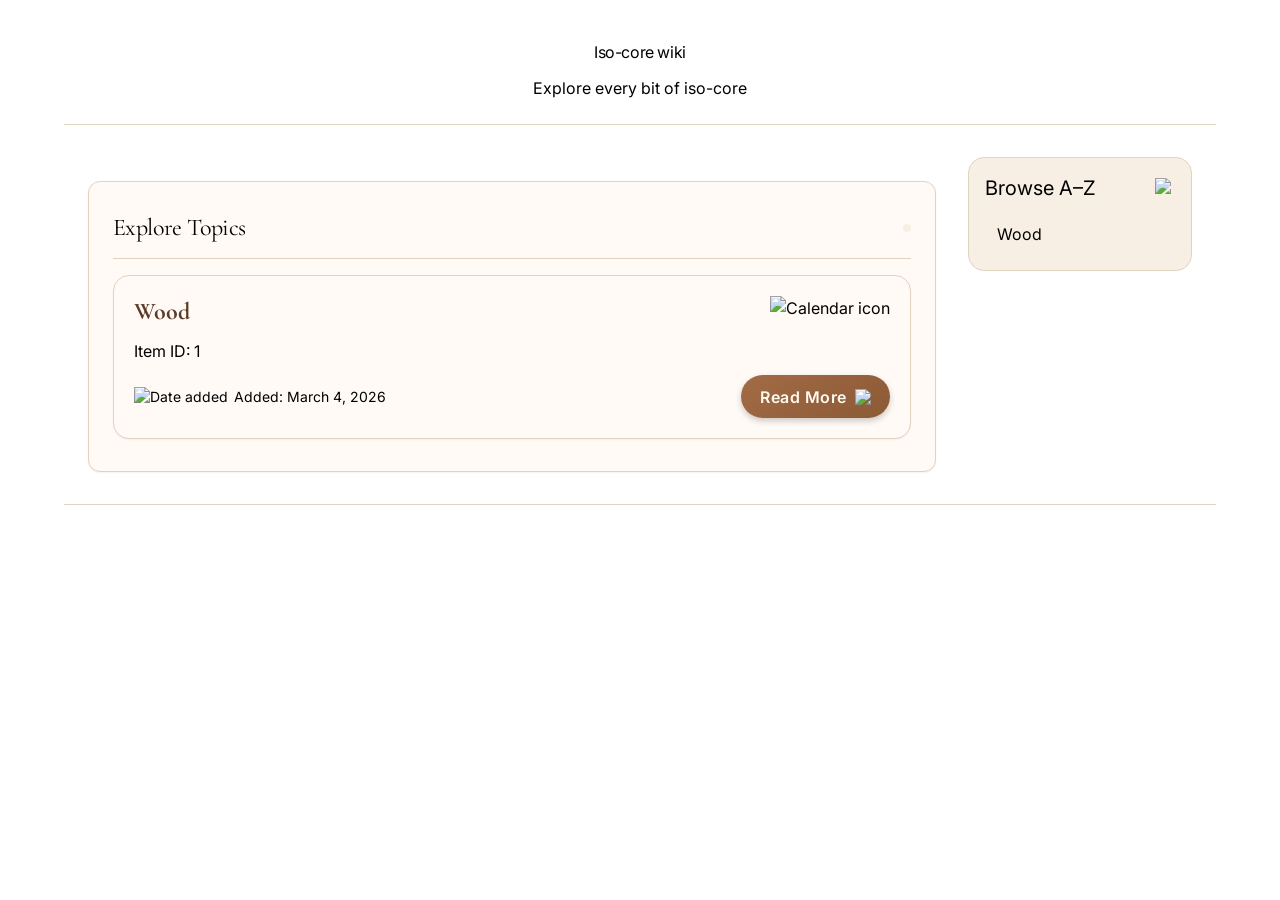
==== index.html @ f5e26504 "add index" ====
<!DOCTYPE html>
<html lang="en">

  <head>
    <title>Cozy Wiki</title>
    <meta charset="utf-8" />
    <meta name="viewport" content="width=device-width, initial-scale=1" />
    <meta name="robots" content="index,follow" />
    <meta name="generator" content="GrapesJS Studio" />
    <link href="https://fonts.googleapis.com/css2?family=Cormorant+Garamond:wght@500;700&amp;family=Inter:wght@400;500;600&amp;display=swap" rel="stylesheet" />
    <link rel="stylesheet" href="style.css" />
  </head>

  <body id="ivmk" class="gjs-t-body body">
    <header id="i08jz" class="header-section">
      <div id="i7rfb" class="header-container">
        <h1 id="id4ph" class="gjs-t-h1 header-title">Iso-core wiki</h1>
        <p id="ikmu9" class="header-subtitle">Explore every bit of iso-core</p>
      </div>
    </header>
    <div class="header-divider" id="itpzk"></div>
    <main id="iws26" class="main-content">
      <section id="ie4uh" class="content-column">
        <div class="tab-content-wrapper" id="iwc7l">
        </div>
        <section id="iyx103" class="tabbed-section-block gjs-t-border">
          <div role="tablist" aria-label="Recent Topics Tabs" id="i8area" class="tsb-header">
            <h3 class="tsb-title" id="il23c">Explore Topics</h3>
            <div class="tsb-tabs" id="i4t8i"></div>
          </div>
          <div class="tsb-divider" id="izknh"></div>
          <div class="tsb-panels" id="ibbqr">
            <section id="tsb-panel-recent" role="tabpanel" aria-labelledby="tsb-tab-recent" class="tsb-panel">
              <article class="tsb-card" id="is20p">
                <div id="i90zid" class="tsb-card-content">
                  <div class="tsb-card-header" id="idyjk">
                    <h4 id="isqgis" class="tsb-card-title">Wood</h4>
                    <img src="https://api.iconify.design/lucide:calendar.svg?color=%238b5e3c" alt="Calendar icon" id="ipk1x" />
                  </div>
                  <p id="igebcv" class="tsb-card-desc">Item ID: 1</p>
                  <div id="inzvkf" class="tsb-card-meta">
                    <span class="tsb-date" id="ijx1j">
                      <img src="https://api.iconify.design/lucide:calendar.svg?color=%236f4a2e" alt="Date added" id="iue4g" />
                      Added: March 4, 2026
                    </span>
                    <a href="./articles/wood/" class="tsb-read-btn" id="ici1vh"> Read More <img src="https://api.iconify.design/lucide:arrow-right.svg?color=%23ffffff" alt="Arrow icon" id="i0j9dt" /> </a>
                  </div>
                </div>
              </article>
            </section>
          </div>
        </section>
      </section>
      <aside id="ihrxbi" class="sidebar-column">
        <div class="gjs-t-border alphabetical-panel" id="imxr4">
          <div class="alphabet-panel-header" id="i4hun">
            <h3 id="icgbyw" class="alphabet-title">Browse A–Z</h3>
            <img src="https://api.iconify.design/lucide-book.svg?color=%238b5e3c" alt="Book icon" class="alphabet-icon" id="ir278" />
          </div>
          <div class="alphabet-grid" id="iejyo">
            <a href="./articles/wood/" class="alphabet-letter" id="iz8oq">Wood</a>
          </div>
        </div>
      </aside>
    </main>
    <div class="footer-divider" id="isiyk"></div>
    <footer id="iqm1bo" class="footer-section"></footer>
  </body>

</html>
---- style.css ----
html {
  scroll-behavior: smooth;
}

*,
::before,
::after {
  box-sizing: border-box;
  
  border-width: 0;
  border-style: solid;
  border-color: #e5e7eb;
}

html,
:host {
  line-height: 1.5;
  
  -webkit-text-size-adjust: 100%;
  -moz-tab-size: 4;
  tab-size: 4;
  font-family: ui-sans-serif, system-ui, sans-serif, "Apple Color Emoji", "Segoe UI Emoji", "Segoe UI Symbol", "Noto Color Emoji";
  font-feature-settings: normal;
  font-variation-settings: normal;
  -webkit-tap-highlight-color: transparent;
}

body {
  margin: 0;
  
  line-height: inherit;
}

hr {
  height: 0;
  
  color: inherit;
  border-top-width: 1px;
}

abbr:where([title]) {
  text-decoration: underline dotted;
}

h1,
h2,
h3,
h4,
h5,
h6 {
  font-size: inherit;
  font-weight: inherit;
}

a {
  color: inherit;
  text-decoration: inherit;
}

b,
strong {
  font-weight: bolder;
}

code,
kbd,
samp,
pre {
  font-family: ui-monospace, SFMono-Regular, Menlo, Monaco, Consolas, "Liberation Mono", "Courier New", monospace;
  
  font-feature-settings: normal;
  font-variation-settings: normal;
  font-size: 1em;
}

small {
  font-size: 80%;
}

sub,
sup {
  font-size: 75%;
  line-height: 0;
  position: relative;
  vertical-align: baseline;
}

sub {
  bottom: -0.25em;
}

sup {
  top: -0.5em;
}

table {
  text-indent: 0;
  
  border-color: inherit;
  border-collapse: collapse;
}

button,
input,
optgroup,
select,
textarea {
  font-family: inherit;
  
  font-feature-settings: inherit;
  font-variation-settings: inherit;
  font-size: 100%;
  font-weight: inherit;
  line-height: inherit;
  letter-spacing: inherit;
  color: inherit;
  margin: 0;
  padding: 0;
}

button,
select {
  text-transform: none;
}

button,
input:where([type='button']),
input:where([type='reset']),
input:where([type='submit']) {
  -webkit-appearance: button;
  
  background-color: transparent;
  background-image: none;
}

:-moz-focusring {
  outline: auto;
}

:-moz-ui-invalid {
  box-shadow: none;
}

progress {
  vertical-align: baseline;
}

::-webkit-inner-spin-button,
::-webkit-outer-spin-button {
  height: auto;
}

[type='search'] {
  -webkit-appearance: textfield;
  
  outline-offset: -2px;
}

::-webkit-search-decoration {
  -webkit-appearance: none;
}

::-webkit-file-upload-button {
  -webkit-appearance: button;
  
  font: inherit;
}

summary {
  display: list-item;
}

blockquote,
dl,
dd,
h1,
h2,
h3,
h4,
h5,
h6,
hr,
figure,
p,
pre {
  margin: 0;
}

fieldset {
  margin: 0;
  padding: 0;
}

legend {
  padding: 0;
}

ol,
ul,
menu {
  list-style: none;
  margin: 0;
  padding: 0;
}

dialog {
  padding: 0;
}

textarea {
  resize: vertical;
}

input::placeholder,
textarea::placeholder {
  opacity: 1;
  
  color: #9ca3af;
}

button,
[role="button"] {
  cursor: pointer;
}

:disabled {
  cursor: default;
}

img,
svg,
video,
canvas,
audio,
iframe,
embed,
object {
  display: block;
  
  vertical-align: middle;
}

img,
video {
  max-width: 100%;
  height: auto;
}

[hidden] {
  display: none;
}

.body {
  font-family: Inter;
  font-size: 1rem;
  line-height: 1.5rem;
}

.header-section {
  max-width: 72rem;
  margin-left: auto;
  margin-right: auto;
  padding-left: 1.5rem;
  padding-right: 1.5rem;
  padding-top: 2.5rem;
  padding-bottom: 1.5rem;
}

.header-container {
  display: flex;
  flex-direction: column;
  align-items: center;
  gap: 0.75rem;
}

.header-title {
  font-weight: Cormorant Garamond;
  text-align: center;
  letter-spacing: -0.025em;
}

.header-subtitle {
  color: var(--gjs-t-color-secondary);
  text-align: center;
  max-width: 48rem;
}

.header-divider {
  border-top-width: 1px;
  border-color: rgb(226 210 192 / 1);
  max-width: 72rem;
  margin-left: auto;
  margin-right: auto;
}

.main-content {
  max-width: 72rem;
  margin-left: auto;
  margin-right: auto;
  padding-left: 1.5rem;
  padding-right: 1.5rem;
  padding-top: 2rem;
  padding-bottom: 2rem;
  display: flex;
  gap: 2rem;
}

.content-column {
  flex: 1 1 0%;
}

.tab-content-wrapper {
  margin-top: 1.5rem;
}

.sidebar-column {
  width: 14rem;
}

.alphabetical-panel {
  border-width: 1px;
  border-color: rgb(226 210 192 / 1);
  border-radius: 1rem;
  background-color: rgb(248 239 228 / 1);
  padding: 1rem;
}

.alphabet-panel-header {
  display: flex;
  align-items: center;
  justify-content: space-between;
  margin-bottom: 0.75rem;
}

.alphabet-title {
  font-weight: Cormorant Garamond;
  font-size: 1.25rem;
  line-height: 1.75rem;
  color: var(--gjs-t-color-primary);
}

.alphabet-icon {
  width: 1.25rem;
  height: 1.25rem;
}

.alphabet-grid {
  display: grid;
  grid-template-columns: repeat(1, minmax(0, 1fr));
  gap: 0.25rem;
}

.alphabet-letter {
  width: 100%;
  padding-left: 0.75rem;
  padding-right: 0.75rem;
  padding-top: 0.5rem;
  padding-bottom: 0.5rem;
  text-align: left;
  border-radius: 0.5rem;
  color: var(--gjs-t-color-primary);
  transition-property: color, background-color, border-color, text-decoration-color, fill, stroke;
  transition-timing-function: cubic-bezier(0.4, 0, 0.2, 1);
  transition-duration: 150ms;
  outline-style: solid;
  outline-width: 0px;
}

.alphabet-letter:hover {
  outline-width: 2px;
  outline-color: #b07a55;
  background-color: rgb(242 228 212 / 1);
}

.footer-divider {
  border-top-width: 1px;
  border-color: rgb(226 210 192 / 1);
  max-width: 72rem;
  margin-left: auto;
  margin-right: auto;
}

.footer-section {
  max-width: 72rem;
  margin-left: auto;
  margin-right: auto;
  padding-left: 1.5rem;
  padding-right: 1.5rem;
  padding-top: 1.5rem;
  padding-bottom: 1.5rem;
}

.tabbed-section-block {
  max-width: 72rem;
  margin-left: auto;
  margin-right: auto;
  padding-left: 1.5rem;
  padding-right: 1.5rem;
  padding-top: 2rem;
  padding-bottom: 2rem;
  background-color: #fffaf5;
  border-width: 1px;
  border-color: #e2d2c0;
  border-radius: 12px;
  box-shadow: 0 0 #0000, 0 0 #0000, 0 1px 2px 0 rgba(0, 0, 0, 0.05);
}

.tsb-header {
  display: flex;
  align-items: center;
  justify-content: space-between;
  gap: 1rem;
  margin-bottom: 1rem;
}

.tsb-title {
  font-family: "Cormorant Garamond", serif;
  color: var(--gjs-t-color-primary);
  font-size: 1.5rem;
  line-height: 1.75rem;
  letter-spacing: -0.025em;
}

.tsb-tabs {
  display: flex;
  align-items: center;
  gap: 0.5rem;
  border-radius: 9999px;
  background-color: #f8efe4;
  padding: 0.25rem;
}

.tsb-tab img {
  width: 1rem;
  height: 1rem;
}

.tsb-tab[aria-selected="true"] {
  background-color: var(--gjs-t-color-primary);
  color: #ffffff;
  border-color: var(--gjs-t-color-primary);
  box-shadow: 0 0 #0000, 0 0 #0000, 0 3px 6px -1px rgba(0, 0, 0, 0.12);
}

.tsb-divider {
  border-top-width: 1px;
  border-top-style: solid;
  border-top-color: #e2d2c0;
  margin-top: 0.75rem;
  margin-bottom: 1rem;
}

.tsb-panels {
  display: grid;
  grid-template-columns: 1fr;
  gap: 1rem;
}

.tsb-panel {
  transition: opacity 200ms ease, transform 200ms ease;
}

.tsb-panel.is-hidden {
  display: none;
}

.tsb-card {
  display: flex;
  flex-direction: column;
  border-width: 1px;
  border-style: solid;
  border-color: #e2d2c0;
  background-color: #fffaf5;
  border-radius: 1rem;
  box-shadow: 0 0 #0000, 0 0 #0000, 0 1px 2px 0 rgba(0, 0, 0, 0.05);
  transition: box-shadow 150ms cubic-bezier(0.4, 0, 0.2, 1);
}

.tsb-card:hover {
  box-shadow: 0 0 #0000, 0 0 #0000, 0 4px 6px -1px rgba(0, 0, 0, 0.1), 0 2px 4px -2px rgba(0, 0, 0, 0.1);
}

.tsb-card-content {
  padding: 1.25rem;
  display: flex;
  flex-direction: column;
  gap: 0.75rem;
}

.tsb-card-header {
  display: flex;
  align-items: flex-start;
  justify-content: space-between;
  gap: 1rem;
}

.tsb-card-title {
  color: #5a3b27;
  font-size: 24px;
  line-height: 1.3;
  font-family: "Cormorant Garamond", serif;
  font-weight: 700;
}

.tsb-card-desc {
  color: var(--gjs-t-color-secondary);
}

.tsb-card-meta {
  display: flex;
  align-items: center;
  justify-content: space-between;
}

.tsb-date {
  font-size: 0.875rem;
  line-height: 1.25rem;
  color: var(--gjs-t-color-secondary);
  display: inline-flex;
  align-items: center;
  gap: 0.375rem;
}

.tsb-read-btn {
  display: inline-flex;
  align-items: center;
  gap: 0.5rem;
  padding: 0.6rem 1.2rem;
  border-radius: 9999px;

  /* Simple wood-like color */
  background: linear-gradient(
    145deg,
    #a16b45 0%,
    #8c5a36 100%
  );

  color: #fffaf0;
  font-weight: 600;
  letter-spacing: 0.5px;
  text-decoration: none;

  /* Subtle depth */
  box-shadow: 0 3px 6px rgba(0, 0, 0, 0.2);

  transition: all 180ms ease;
}

/* Hover effect */
.tsb-read-btn:hover {
  background: linear-gradient(
    145deg,
    #b87c50 0%,
    #9c6b45 100%
  );
  transform: translateY(-2px);
  box-shadow: 0 6px 12px rgba(0, 0, 0, 0.25);
}

/* Click press effect */
.tsb-read-btn:active {
  transform: translateY(1px);
  box-shadow: 0 2px 4px rgba(0, 0, 0, 0.25);
}

/* Click press effect */
.tsb-read-btn:active {
  transform: translateY(1px);
  box-shadow:
    inset 0 4px 6px rgba(0, 0, 0, 0.35);
}

.tsb-read-btn:focus {
  outline-width: 2px;
  outline-color: var(--gjs-t-color-accent);
}

.tsb-read-btn img {
  width: 1rem;
  height: 1rem;
}

@media (max-width: 992px) {
  .header-section {
    padding-left: 1.25rem;
    padding-right: 1.25rem;
  }

  .main-content {
    flex-direction: column;
    padding-left: 1.25rem;
    padding-right: 1.25rem;
  }

  .sidebar-column {
    width: 100%;
    order: 9999;
  }

  .footer-section {
    padding-left: 1.25rem;
    padding-right: 1.25rem;
  }

  .tabbed-section-block {
    padding-left: 1.25rem;
    padding-right: 1.25rem;
  }

  .tsb-tabs {
    flex-wrap: wrap;
  }
}

@media (max-width: 480px) {
  .header-section {
    padding-left: 1rem;
    padding-right: 1rem;
  }

  .main-content {
    padding-left: 1rem;
    padding-right: 1rem;
  }

  .footer-section {
    padding-left: 1rem;
    padding-right: 1rem;
  }

  .tabbed-section-block {
    padding-left: 1rem;
    padding-right: 1rem;
  }

  .tsb-title {
    font-size: 1.25rem;
    line-height: 1.5rem;
  }
}
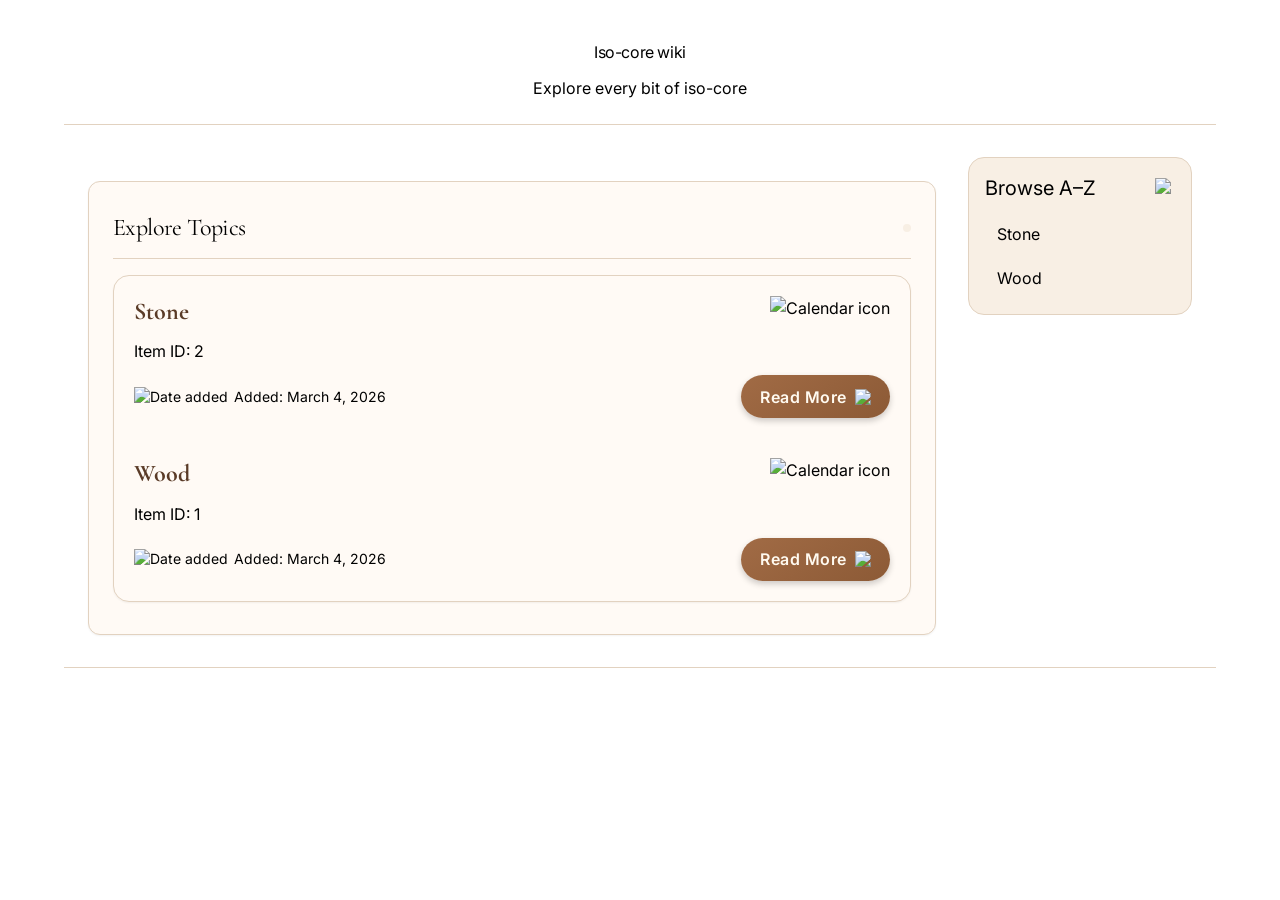
==== commit a6b88160: "create stone wiki page" ====
--- a/index.html
+++ b/index.html
@@ -2,7 +2,7 @@
 <html lang="en">
 
   <head>
-    <title>Cozy Wiki</title>
+    <title>Home * Iso-Core Wiki</title>
     <meta charset="utf-8" />
     <meta name="viewport" content="width=device-width, initial-scale=1" />
     <meta name="robots" content="index,follow" />
@@ -34,16 +34,34 @@
               <article class="tsb-card" id="is20p">
                 <div id="i90zid" class="tsb-card-content">
                   <div class="tsb-card-header" id="idyjk">
-                    <h4 id="isqgis" class="tsb-card-title">Wood</h4>
+                    <h4 id="isqgis" class="tsb-card-title">Stone</h4>
                     <img src="https://api.iconify.design/lucide:calendar.svg?color=%238b5e3c" alt="Calendar icon" id="ipk1x" />
                   </div>
-                  <p id="igebcv" class="tsb-card-desc">Item ID: 1</p>
+                  <p id="igebcv" class="tsb-card-desc">Item ID: 2</p>
                   <div id="inzvkf" class="tsb-card-meta">
-                    <span class="tsb-date" id="ijx1j">
+                    <span id="ijx1j" class="tsb-date">
                       <img src="https://api.iconify.design/lucide:calendar.svg?color=%236f4a2e" alt="Date added" id="iue4g" />
                       Added: March 4, 2026
                     </span>
-                    <a href="./articles/wood/" class="tsb-read-btn" id="ici1vh"> Read More <img src="https://api.iconify.design/lucide:arrow-right.svg?color=%23ffffff" alt="Arrow icon" id="i0j9dt" /> </a>
+                    <a href="./Articles/Stone/" id="ici1vh" class="tsb-read-btn"> Read More
+                      <img src="https://api.iconify.design/lucide:arrow-right.svg?color=%23ffffff" alt="Arrow icon" id="i0j9dt" />
+                    </a>
+                  </div>
+                </div>
+                <div id="i90zid-2" class="tsb-card-content">
+                  <div class="tsb-card-header" id="iyyoa">
+                    <h4 id="isqgis-2" class="tsb-card-title">Wood</h4>
+                    <img src="https://api.iconify.design/lucide:calendar.svg?color=%238b5e3c" alt="Calendar icon" id="ipk1x-2" />
+                  </div>
+                  <p id="igebcv-2" class="tsb-card-desc">Item ID: 1</p>
+                  <div id="inzvkf-2" class="tsb-card-meta">
+                    <span id="ijx1j-2" class="tsb-date">
+                      <img src="https://api.iconify.design/lucide:calendar.svg?color=%236f4a2e" alt="Date added" id="iue4g-2" />
+                      Added: March 4, 2026
+                    </span>
+                    <a href="./Articles/Wood/" id="ici1vh-2" class="tsb-read-btn"> Read More
+                      <img src="https://api.iconify.design/lucide:arrow-right.svg?color=%23ffffff" alt="Arrow icon" id="i0j9dt-2" />
+                    </a>
                   </div>
                 </div>
               </article>
@@ -52,13 +70,14 @@
         </section>
       </section>
       <aside id="ihrxbi" class="sidebar-column">
-        <div class="gjs-t-border alphabetical-panel" id="imxr4">
-          <div class="alphabet-panel-header" id="i4hun">
+        <div id="imxr4" class="gjs-t-border alphabetical-panel">
+          <div id="i4hun" class="alphabet-panel-header">
             <h3 id="icgbyw" class="alphabet-title">Browse A–Z</h3>
-            <img src="https://api.iconify.design/lucide-book.svg?color=%238b5e3c" alt="Book icon" class="alphabet-icon" id="ir278" />
+            <img src="https://api.iconify.design/lucide-book.svg?color=%238b5e3c" alt="Book icon" id="ir278" class="alphabet-icon" />
           </div>
-          <div class="alphabet-grid" id="iejyo">
-            <a href="./articles/wood/" class="alphabet-letter" id="iz8oq">Wood</a>
+          <div id="iejyo" class="alphabet-grid">
+            <a href="./Articles/Stone/" id="iz8oq" class="alphabet-letter">Stone</a>
+            <a href="./Articles/Wood/" id="iz8oq-2" class="alphabet-letter">Wood</a>
           </div>
         </div>
       </aside>
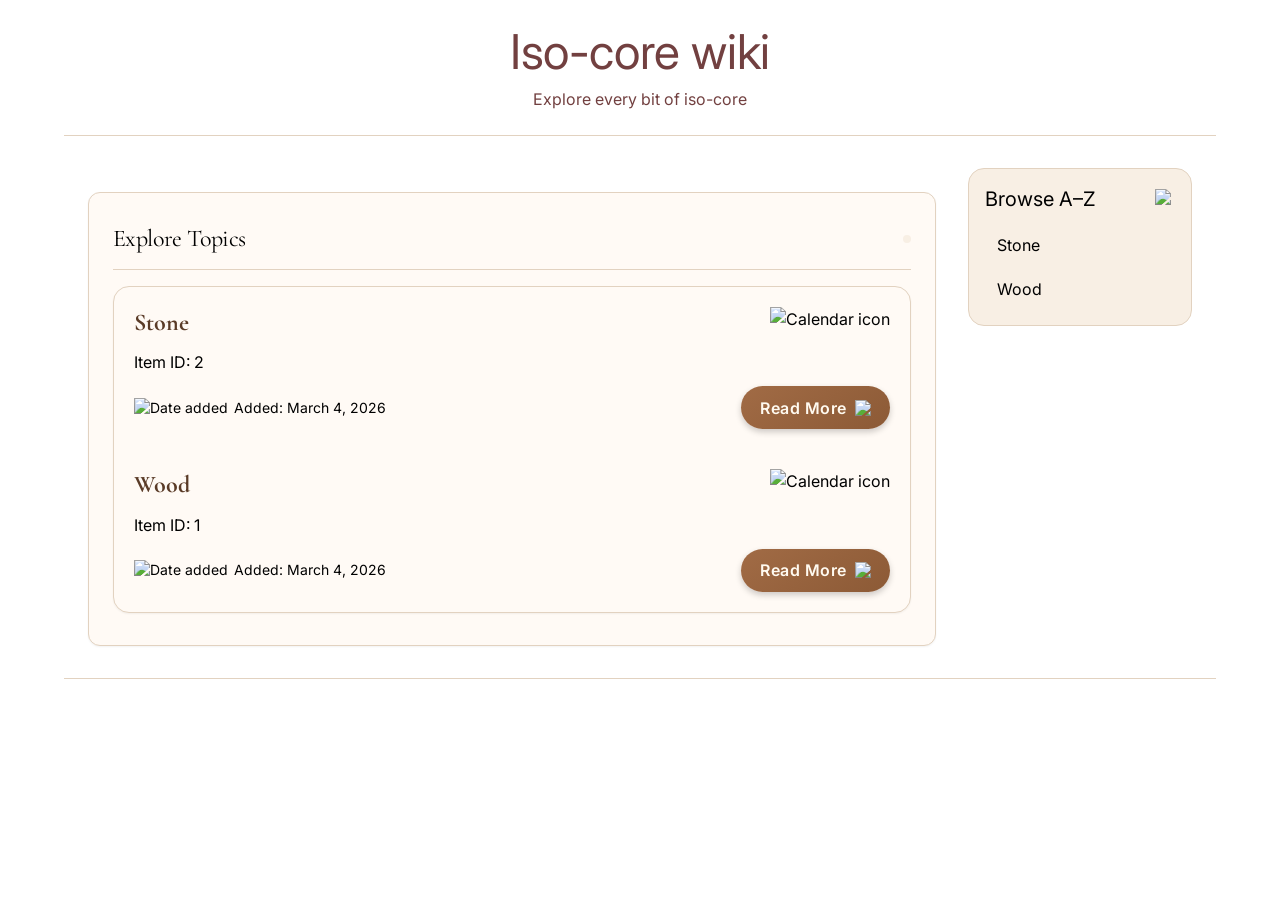
==== commit 02855c6d: "s" ====
--- a/index.html
+++ b/index.html
@@ -2,7 +2,7 @@
 <html lang="en">
 
   <head>
-    <title>Home * Iso-Core Wiki</title>
+    <title>Home | Iso-Core Wiki</title>
     <meta charset="utf-8" />
     <meta name="viewport" content="width=device-width, initial-scale=1" />
     <meta name="robots" content="index,follow" />
@@ -14,7 +14,9 @@
   <body id="ivmk" class="gjs-t-body body">
     <header id="i08jz" class="header-section">
       <div id="i7rfb" class="header-container">
-        <h1 id="id4ph" class="gjs-t-h1 header-title">Iso-core wiki</h1>
+        <h1 id="id4ph" class="gjs-t-h1 header-title">
+          <span data-gs-mrk-fs="true" id="ioseju">Iso-core wiki</span>
+        </h1>
         <p id="ikmu9" class="header-subtitle">Explore every bit of iso-core</p>
       </div>
     </header>
--- a/style.css
+++ b/style.css
@@ -6,7 +6,6 @@
 ::before,
 ::after {
   box-sizing: border-box;
-  
   border-width: 0;
   border-style: solid;
   border-color: #e5e7eb;
@@ -15,7 +14,6 @@
 html,
 :host {
   line-height: 1.5;
-  
   -webkit-text-size-adjust: 100%;
   -moz-tab-size: 4;
   tab-size: 4;
@@ -27,13 +25,11 @@
 
 body {
   margin: 0;
-  
   line-height: inherit;
 }
 
 hr {
   height: 0;
-  
   color: inherit;
   border-top-width: 1px;
 }
@@ -67,7 +63,6 @@
 samp,
 pre {
   font-family: ui-monospace, SFMono-Regular, Menlo, Monaco, Consolas, "Liberation Mono", "Courier New", monospace;
-  
   font-feature-settings: normal;
   font-variation-settings: normal;
   font-size: 1em;
@@ -95,7 +90,6 @@
 
 table {
   text-indent: 0;
-  
   border-color: inherit;
   border-collapse: collapse;
 }
@@ -106,7 +100,6 @@
 select,
 textarea {
   font-family: inherit;
-  
   font-feature-settings: inherit;
   font-variation-settings: inherit;
   font-size: 100%;
@@ -128,7 +121,6 @@
 input:where([type='reset']),
 input:where([type='submit']) {
   -webkit-appearance: button;
-  
   background-color: transparent;
   background-image: none;
 }
@@ -152,7 +144,6 @@
 
 [type='search'] {
   -webkit-appearance: textfield;
-  
   outline-offset: -2px;
 }
 
@@ -162,7 +153,6 @@
 
 ::-webkit-file-upload-button {
   -webkit-appearance: button;
-  
   font: inherit;
 }
 
@@ -214,7 +204,6 @@
 input::placeholder,
 textarea::placeholder {
   opacity: 1;
-  
   color: #9ca3af;
 }
 
@@ -236,7 +225,6 @@
 embed,
 object {
   display: block;
-  
   vertical-align: middle;
 }
 
@@ -525,49 +513,139 @@
   display: inline-flex;
   align-items: center;
   gap: 0.5rem;
+  padding-left: 1rem;
+  padding-right: 1rem;
+  padding-top: 0.5rem;
+  padding-bottom: 0.5rem;
+  border-radius: 9999px;
+  background-color: var(--gjs-t-color-primary);
+  color: #ffffff;
+  transition: background-color 150ms cubic-bezier(0.4, 0, 0.2, 1), box-shadow 150ms cubic-bezier(0.4, 0, 0.2, 1);
+  outline-style: solid;
+  outline-width: 0;
+  text-decoration: none;
+}
+
+.tsb-read-btn:hover {
+  box-shadow: 0 0 #0000, 0 0 #0000, 0 3px 6px -1px rgba(0, 0, 0, 0.15);
+  background-color: var(--gjs-t-color-accent);
+}
+
+.tsb-read-btn:focus {
+  outline-width: 2px;
+  outline-color: var(--gjs-t-color-accent);
+}
+
+.tsb-read-btn img {
+  width: 1rem;
+  height: 1rem;
+}
+
+#ikmu9 {
+  color: rgba(114, 64, 64, 1);
+}
+
+.alphabetical-panel {
+  border-width: 1px;
+  border-color: rgb(226 210 192 / 1);
+  border-radius: 1rem;
+  background-color: rgb(248 239 228 / 1);
+  padding: 1rem;
+}
+
+.alphabet-panel-header {
+  display: flex;
+  align-items: center;
+  justify-content: space-between;
+  margin-bottom: 0.75rem;
+}
+
+.alphabet-title {
+  font-weight: Cormorant Garamond;
+  font-size: 1.25rem;
+  line-height: 1.75rem;
+  color: var(--gjs-t-color-primary);
+}
+
+.alphabet-icon {
+  width: 1.25rem;
+  height: 1.25rem;
+}
+
+.alphabet-grid {
+  display: grid;
+  grid-template-columns: repeat(1, minmax(0, 1fr));
+  gap: 0.25rem;
+}
+
+.alphabet-letter {
+  width: 100%;
+  padding-left: 0.75rem;
+  padding-right: 0.75rem;
+  padding-top: 0.5rem;
+  padding-bottom: 0.5rem;
+  text-align: left;
+  border-radius: 0.5rem;
+  color: var(--gjs-t-color-primary);
+  transition-property: color, background-color, border-color, text-decoration-color, fill, stroke;
+  transition-timing-function: cubic-bezier(0.4, 0, 0.2, 1);
+  transition-duration: 150ms;
+  outline-style: solid;
+  outline-width: 0px;
+}
+
+.alphabet-letter:hover {
+  outline-width: 2px;
+  outline-color: #b07a55;
+  background-color: rgb(242 228 212 / 1);
+}
+
+.tsb-card-title {
+  color: #5a3b27;
+  font-size: 24px;
+  line-height: 1.3;
+  font-family: "Cormorant Garamond", serif;
+  font-weight: 700;
+}
+
+.tsb-date {
+  font-size: 0.875rem;
+  line-height: 1.25rem;
+  color: var(--gjs-t-color-secondary);
+  display: inline-flex;
+  align-items: center;
+  gap: 0.375rem;
+}
+
+.tsb-read-btn {
+  display: inline-flex;
+  align-items: center;
+  gap: 0.5rem;
   padding: 0.6rem 1.2rem;
   border-radius: 9999px;
-
-  /* Simple wood-like color */
-  background: linear-gradient(
-    145deg,
-    #a16b45 0%,
-    #8c5a36 100%
-  );
-
+  undefined: undefined;
+  background: linear-gradient(145deg,
+      #a16b45 0%,
+      #8c5a36 100%);
   color: #fffaf0;
   font-weight: 600;
   letter-spacing: 0.5px;
   text-decoration: none;
-
-  /* Subtle depth */
   box-shadow: 0 3px 6px rgba(0, 0, 0, 0.2);
-
   transition: all 180ms ease;
 }
 
-/* Hover effect */
 .tsb-read-btn:hover {
-  background: linear-gradient(
-    145deg,
-    #b87c50 0%,
-    #9c6b45 100%
-  );
+  background: linear-gradient(145deg,
+      #b87c50 0%,
+      #9c6b45 100%);
   transform: translateY(-2px);
   box-shadow: 0 6px 12px rgba(0, 0, 0, 0.25);
 }
 
-/* Click press effect */
 .tsb-read-btn:active {
   transform: translateY(1px);
-  box-shadow: 0 2px 4px rgba(0, 0, 0, 0.25);
-}
-
-/* Click press effect */
-.tsb-read-btn:active {
-  transform: translateY(1px);
-  box-shadow:
-    inset 0 4px 6px rgba(0, 0, 0, 0.35);
+  box-shadow: inset 0 4px 6px rgba(0, 0, 0, 0.35);
 }
 
 .tsb-read-btn:focus {
@@ -575,9 +653,9 @@
   outline-color: var(--gjs-t-color-accent);
 }
 
-.tsb-read-btn img {
-  width: 1rem;
-  height: 1rem;
+#ioseju {
+  font-size: 36pt;
+  color: rgba(114, 64, 64, 1);
 }
 
 @media (max-width: 992px) {
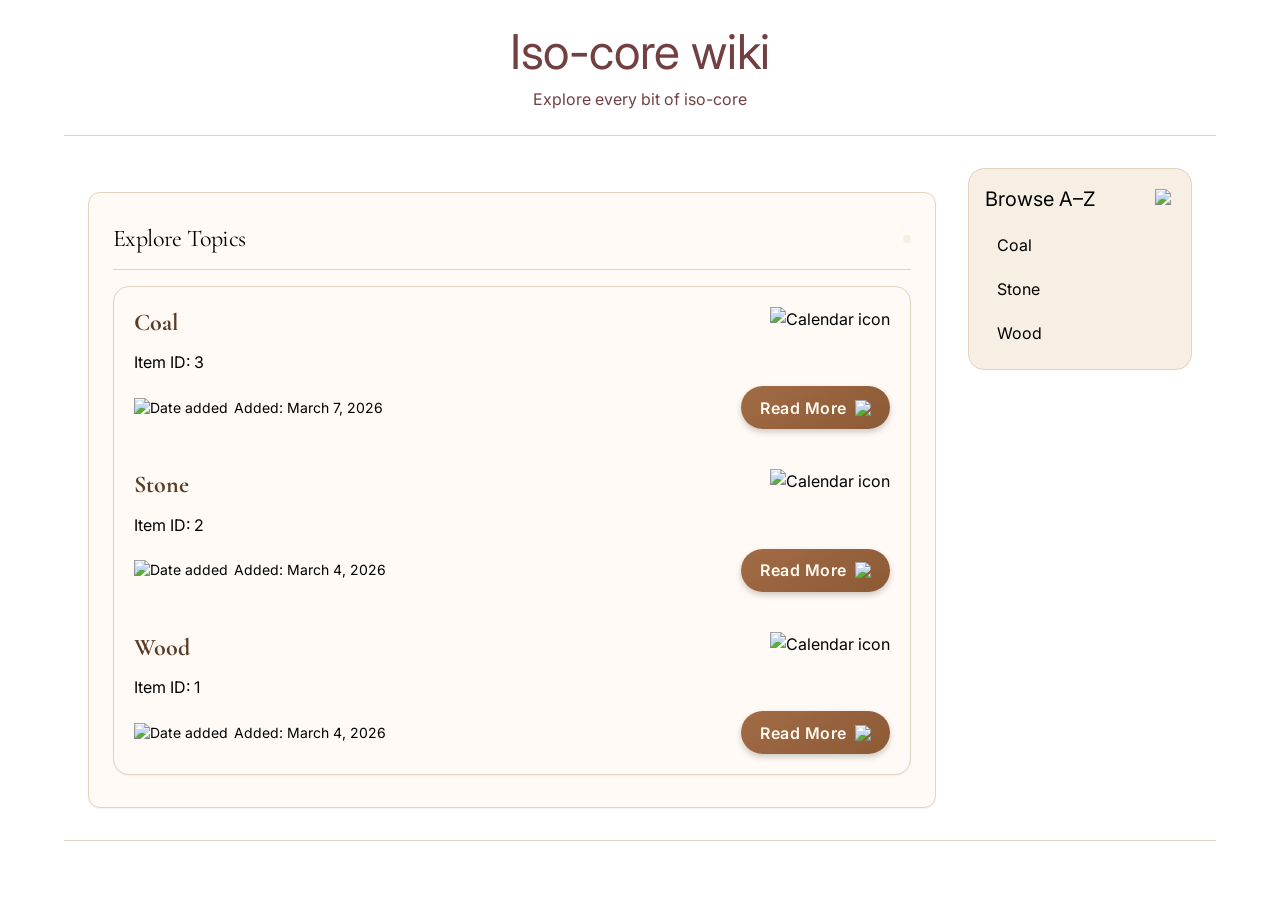
==== commit e2f25522: "added Coal wiki" ====
--- a/index.html
+++ b/index.html
@@ -20,38 +20,54 @@
         <p id="ikmu9" class="header-subtitle">Explore every bit of iso-core</p>
       </div>
     </header>
-    <div class="header-divider" id="itpzk"></div>
+    <div id="itpzk" class="header-divider"></div>
     <main id="iws26" class="main-content">
       <section id="ie4uh" class="content-column">
-        <div class="tab-content-wrapper" id="iwc7l">
+        <div id="iwc7l" class="tab-content-wrapper">
         </div>
         <section id="iyx103" class="tabbed-section-block gjs-t-border">
           <div role="tablist" aria-label="Recent Topics Tabs" id="i8area" class="tsb-header">
-            <h3 class="tsb-title" id="il23c">Explore Topics</h3>
-            <div class="tsb-tabs" id="i4t8i"></div>
+            <h3 id="il23c" class="tsb-title">Explore Topics</h3>
+            <div id="i4t8i" class="tsb-tabs"></div>
           </div>
-          <div class="tsb-divider" id="izknh"></div>
-          <div class="tsb-panels" id="ibbqr">
+          <div id="izknh" class="tsb-divider"></div>
+          <div id="ibbqr" class="tsb-panels">
             <section id="tsb-panel-recent" role="tabpanel" aria-labelledby="tsb-tab-recent" class="tsb-panel">
-              <article class="tsb-card" id="is20p">
+              <article id="is20p" class="tsb-card">
                 <div id="i90zid" class="tsb-card-content">
-                  <div class="tsb-card-header" id="idyjk">
-                    <h4 id="isqgis" class="tsb-card-title">Stone</h4>
+                  <div id="idyjk" class="tsb-card-header">
+                    <h4 id="isqgis" class="tsb-card-title">Coal</h4>
                     <img src="https://api.iconify.design/lucide:calendar.svg?color=%238b5e3c" alt="Calendar icon" id="ipk1x" />
                   </div>
-                  <p id="igebcv" class="tsb-card-desc">Item ID: 2</p>
+                  <p id="igebcv" class="tsb-card-desc">Item ID: 3</p>
                   <div id="inzvkf" class="tsb-card-meta">
                     <span id="ijx1j" class="tsb-date">
                       <img src="https://api.iconify.design/lucide:calendar.svg?color=%236f4a2e" alt="Date added" id="iue4g" />
-                      Added: March 4, 2026
+                      Added: March 7, 2026
                     </span>
-                    <a href="./Articles/Stone/" id="ici1vh" class="tsb-read-btn"> Read More
+                    <a href="./Articles/Coal/" id="ici1vh" class="tsb-read-btn"> Read More
                       <img src="https://api.iconify.design/lucide:arrow-right.svg?color=%23ffffff" alt="Arrow icon" id="i0j9dt" />
                     </a>
                   </div>
                 </div>
+                <div id="i90zid-3" class="tsb-card-content">
+                  <div id="idyjk-2" class="tsb-card-header">
+                    <h4 id="isqgis-3" class="tsb-card-title">Stone</h4>
+                    <img src="https://api.iconify.design/lucide:calendar.svg?color=%238b5e3c" alt="Calendar icon" id="ipk1x-3" />
+                  </div>
+                  <p id="igebcv-3" class="tsb-card-desc">Item ID: 2</p>
+                  <div id="inzvkf-3" class="tsb-card-meta">
+                    <span id="ijx1j-3" class="tsb-date">
+                      <img src="https://api.iconify.design/lucide:calendar.svg?color=%236f4a2e" alt="Date added" id="iue4g-3" />
+                      Added: March 4, 2026
+                    </span>
+                    <a href="./Articles/Stone/" id="ici1vh-3" class="tsb-read-btn"> Read More
+                      <img src="https://api.iconify.design/lucide:arrow-right.svg?color=%23ffffff" alt="Arrow icon" id="i0j9dt-3" />
+                    </a>
+                  </div>
+                </div>
                 <div id="i90zid-2" class="tsb-card-content">
-                  <div class="tsb-card-header" id="iyyoa">
+                  <div id="iyyoa" class="tsb-card-header">
                     <h4 id="isqgis-2" class="tsb-card-title">Wood</h4>
                     <img src="https://api.iconify.design/lucide:calendar.svg?color=%238b5e3c" alt="Calendar icon" id="ipk1x-2" />
                   </div>
@@ -78,13 +94,14 @@
             <img src="https://api.iconify.design/lucide-book.svg?color=%238b5e3c" alt="Book icon" id="ir278" class="alphabet-icon" />
           </div>
           <div id="iejyo" class="alphabet-grid">
-            <a href="./Articles/Stone/" id="iz8oq" class="alphabet-letter">Stone</a>
+            <a href="./Articles/Coal/" id="iz8oq" class="alphabet-letter">Coal</a>
+            <a href="./Articles/Stone/" id="iz8oq-3" class="alphabet-letter">Stone</a>
             <a href="./Articles/Wood/" id="iz8oq-2" class="alphabet-letter">Wood</a>
           </div>
         </div>
       </aside>
     </main>
-    <div class="footer-divider" id="isiyk"></div>
+    <div id="isiyk" class="footer-divider"></div>
     <footer id="iqm1bo" class="footer-section"></footer>
   </body>
 
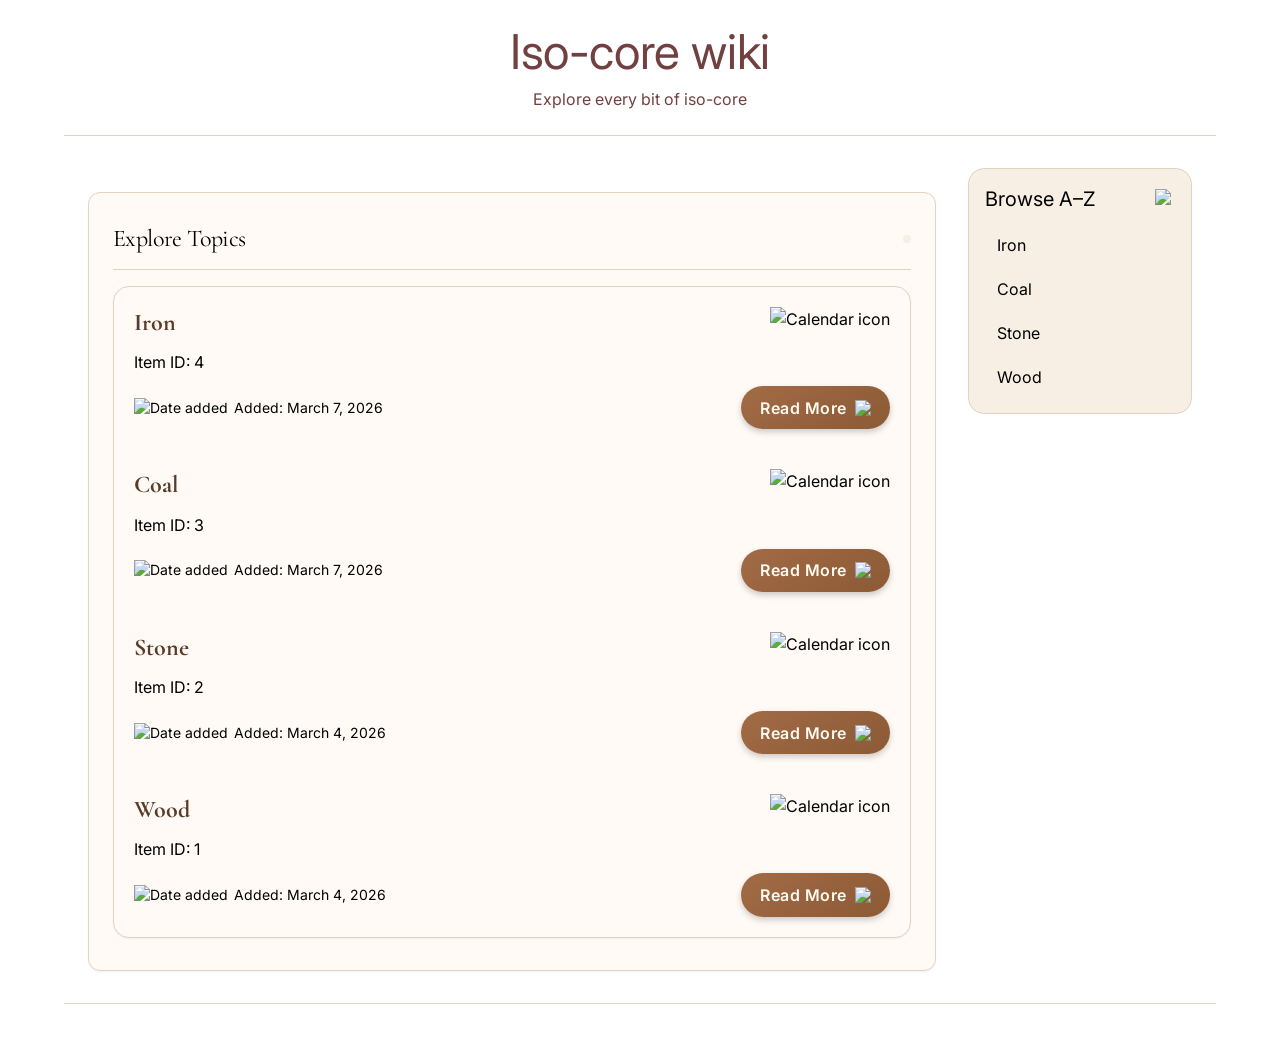
==== commit e29ca569: "Added Iron wiki page" ====
--- a/index.html
+++ b/index.html
@@ -36,17 +36,33 @@
               <article id="is20p" class="tsb-card">
                 <div id="i90zid" class="tsb-card-content">
                   <div id="idyjk" class="tsb-card-header">
-                    <h4 id="isqgis" class="tsb-card-title">Coal</h4>
+                    <h4 id="isqgis" class="tsb-card-title">Iron</h4>
                     <img src="https://api.iconify.design/lucide:calendar.svg?color=%238b5e3c" alt="Calendar icon" id="ipk1x" />
                   </div>
-                  <p id="igebcv" class="tsb-card-desc">Item ID: 3</p>
+                  <p id="igebcv" class="tsb-card-desc">Item ID: 4</p>
                   <div id="inzvkf" class="tsb-card-meta">
                     <span id="ijx1j" class="tsb-date">
                       <img src="https://api.iconify.design/lucide:calendar.svg?color=%236f4a2e" alt="Date added" id="iue4g" />
                       Added: March 7, 2026
                     </span>
-                    <a href="./Articles/Coal/" id="ici1vh" class="tsb-read-btn"> Read More
+                    <a href="./articles/iron-ingot/" id="ici1vh" class="tsb-read-btn"> Read More
                       <img src="https://api.iconify.design/lucide:arrow-right.svg?color=%23ffffff" alt="Arrow icon" id="i0j9dt" />
+                    </a>
+                  </div>
+                </div>
+                <div id="i90zid-4" class="tsb-card-content">
+                  <div id="idyjk-3" class="tsb-card-header">
+                    <h4 id="isqgis-4" class="tsb-card-title">Coal</h4>
+                    <img src="https://api.iconify.design/lucide:calendar.svg?color=%238b5e3c" alt="Calendar icon" id="ipk1x-4" />
+                  </div>
+                  <p id="igebcv-4" class="tsb-card-desc">Item ID: 3</p>
+                  <div id="inzvkf-4" class="tsb-card-meta">
+                    <span id="ijx1j-4" class="tsb-date">
+                      <img src="https://api.iconify.design/lucide:calendar.svg?color=%236f4a2e" alt="Date added" id="iue4g-4" />
+                      Added: March 7, 2026
+                    </span>
+                    <a href="./articles/coal/" id="ici1vh-4" class="tsb-read-btn"> Read More
+                      <img src="https://api.iconify.design/lucide:arrow-right.svg?color=%23ffffff" alt="Arrow icon" id="i0j9dt-4" />
                     </a>
                   </div>
                 </div>
@@ -61,7 +77,7 @@
                       <img src="https://api.iconify.design/lucide:calendar.svg?color=%236f4a2e" alt="Date added" id="iue4g-3" />
                       Added: March 4, 2026
                     </span>
-                    <a href="./Articles/Stone/" id="ici1vh-3" class="tsb-read-btn"> Read More
+                    <a href="./articles/stone/" id="ici1vh-3" class="tsb-read-btn"> Read More
                       <img src="https://api.iconify.design/lucide:arrow-right.svg?color=%23ffffff" alt="Arrow icon" id="i0j9dt-3" />
                     </a>
                   </div>
@@ -77,7 +93,7 @@
                       <img src="https://api.iconify.design/lucide:calendar.svg?color=%236f4a2e" alt="Date added" id="iue4g-2" />
                       Added: March 4, 2026
                     </span>
-                    <a href="./Articles/Wood/" id="ici1vh-2" class="tsb-read-btn"> Read More
+                    <a href="./articles/wood/" id="ici1vh-2" class="tsb-read-btn"> Read More
                       <img src="https://api.iconify.design/lucide:arrow-right.svg?color=%23ffffff" alt="Arrow icon" id="i0j9dt-2" />
                     </a>
                   </div>
@@ -94,9 +110,10 @@
             <img src="https://api.iconify.design/lucide-book.svg?color=%238b5e3c" alt="Book icon" id="ir278" class="alphabet-icon" />
           </div>
           <div id="iejyo" class="alphabet-grid">
-            <a href="./Articles/Coal/" id="iz8oq" class="alphabet-letter">Coal</a>
-            <a href="./Articles/Stone/" id="iz8oq-3" class="alphabet-letter">Stone</a>
-            <a href="./Articles/Wood/" id="iz8oq-2" class="alphabet-letter">Wood</a>
+            <a href="./articles/iron-ingot/" id="iz8oq" class="alphabet-letter">Iron</a>
+            <a href="./articles/coal/" id="iz8oq-4" class="alphabet-letter">Coal</a>
+            <a href="./articles/stone/" id="iz8oq-3" class="alphabet-letter">Stone</a>
+            <a href="./articles/wood/" id="iz8oq-2" class="alphabet-letter">Wood</a>
           </div>
         </div>
       </aside>
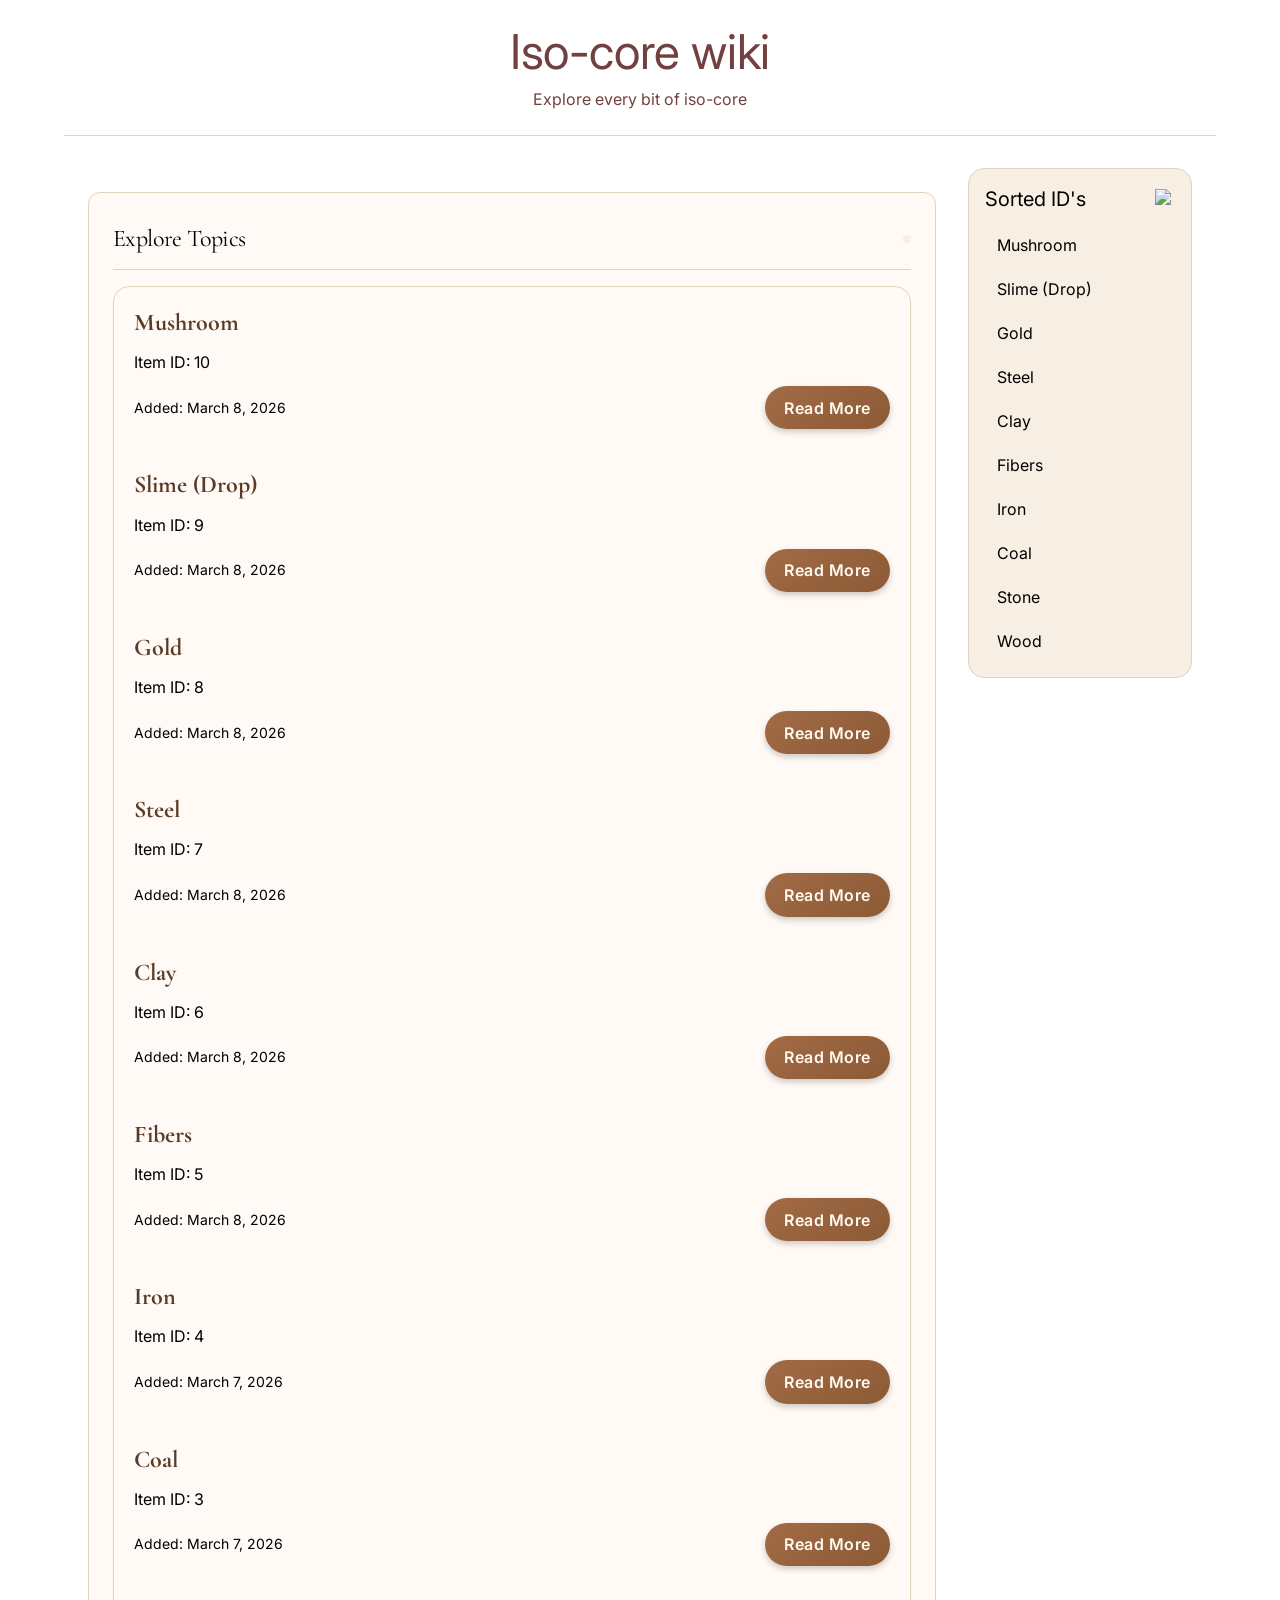
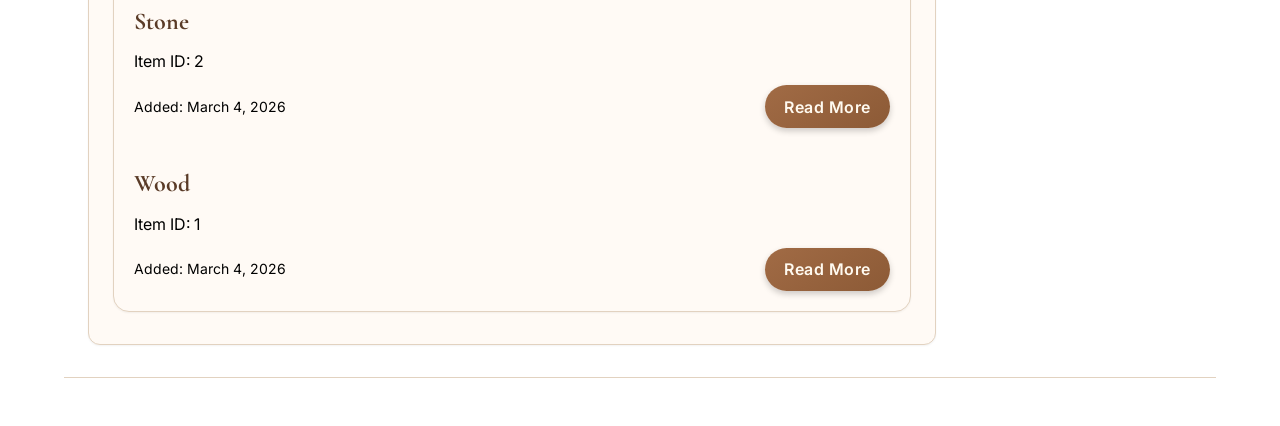
==== commit 38d9d07f: "updated home page" ====
--- a/index.html
+++ b/index.html
@@ -33,72 +33,7 @@
           <div id="izknh" class="tsb-divider"></div>
           <div id="ibbqr" class="tsb-panels">
             <section id="tsb-panel-recent" role="tabpanel" aria-labelledby="tsb-tab-recent" class="tsb-panel">
-              <article id="is20p" class="tsb-card">
-                <div id="i90zid" class="tsb-card-content">
-                  <div id="idyjk" class="tsb-card-header">
-                    <h4 id="isqgis" class="tsb-card-title">Iron</h4>
-                    <img src="https://api.iconify.design/lucide:calendar.svg?color=%238b5e3c" alt="Calendar icon" id="ipk1x" />
-                  </div>
-                  <p id="igebcv" class="tsb-card-desc">Item ID: 4</p>
-                  <div id="inzvkf" class="tsb-card-meta">
-                    <span id="ijx1j" class="tsb-date">
-                      <img src="https://api.iconify.design/lucide:calendar.svg?color=%236f4a2e" alt="Date added" id="iue4g" />
-                      Added: March 7, 2026
-                    </span>
-                    <a href="./articles/iron-ingot/" id="ici1vh" class="tsb-read-btn"> Read More
-                      <img src="https://api.iconify.design/lucide:arrow-right.svg?color=%23ffffff" alt="Arrow icon" id="i0j9dt" />
-                    </a>
-                  </div>
-                </div>
-                <div id="i90zid-4" class="tsb-card-content">
-                  <div id="idyjk-3" class="tsb-card-header">
-                    <h4 id="isqgis-4" class="tsb-card-title">Coal</h4>
-                    <img src="https://api.iconify.design/lucide:calendar.svg?color=%238b5e3c" alt="Calendar icon" id="ipk1x-4" />
-                  </div>
-                  <p id="igebcv-4" class="tsb-card-desc">Item ID: 3</p>
-                  <div id="inzvkf-4" class="tsb-card-meta">
-                    <span id="ijx1j-4" class="tsb-date">
-                      <img src="https://api.iconify.design/lucide:calendar.svg?color=%236f4a2e" alt="Date added" id="iue4g-4" />
-                      Added: March 7, 2026
-                    </span>
-                    <a href="./articles/coal/" id="ici1vh-4" class="tsb-read-btn"> Read More
-                      <img src="https://api.iconify.design/lucide:arrow-right.svg?color=%23ffffff" alt="Arrow icon" id="i0j9dt-4" />
-                    </a>
-                  </div>
-                </div>
-                <div id="i90zid-3" class="tsb-card-content">
-                  <div id="idyjk-2" class="tsb-card-header">
-                    <h4 id="isqgis-3" class="tsb-card-title">Stone</h4>
-                    <img src="https://api.iconify.design/lucide:calendar.svg?color=%238b5e3c" alt="Calendar icon" id="ipk1x-3" />
-                  </div>
-                  <p id="igebcv-3" class="tsb-card-desc">Item ID: 2</p>
-                  <div id="inzvkf-3" class="tsb-card-meta">
-                    <span id="ijx1j-3" class="tsb-date">
-                      <img src="https://api.iconify.design/lucide:calendar.svg?color=%236f4a2e" alt="Date added" id="iue4g-3" />
-                      Added: March 4, 2026
-                    </span>
-                    <a href="./articles/stone/" id="ici1vh-3" class="tsb-read-btn"> Read More
-                      <img src="https://api.iconify.design/lucide:arrow-right.svg?color=%23ffffff" alt="Arrow icon" id="i0j9dt-3" />
-                    </a>
-                  </div>
-                </div>
-                <div id="i90zid-2" class="tsb-card-content">
-                  <div id="iyyoa" class="tsb-card-header">
-                    <h4 id="isqgis-2" class="tsb-card-title">Wood</h4>
-                    <img src="https://api.iconify.design/lucide:calendar.svg?color=%238b5e3c" alt="Calendar icon" id="ipk1x-2" />
-                  </div>
-                  <p id="igebcv-2" class="tsb-card-desc">Item ID: 1</p>
-                  <div id="inzvkf-2" class="tsb-card-meta">
-                    <span id="ijx1j-2" class="tsb-date">
-                      <img src="https://api.iconify.design/lucide:calendar.svg?color=%236f4a2e" alt="Date added" id="iue4g-2" />
-                      Added: March 4, 2026
-                    </span>
-                    <a href="./articles/wood/" id="ici1vh-2" class="tsb-read-btn"> Read More
-                      <img src="https://api.iconify.design/lucide:arrow-right.svg?color=%23ffffff" alt="Arrow icon" id="i0j9dt-2" />
-                    </a>
-                  </div>
-                </div>
-              </article>
+              <article class="tsb-card" id="cards"></article>
             </section>
           </div>
         </section>
@@ -106,11 +41,17 @@
       <aside id="ihrxbi" class="sidebar-column">
         <div id="imxr4" class="gjs-t-border alphabetical-panel">
           <div id="i4hun" class="alphabet-panel-header">
-            <h3 id="icgbyw" class="alphabet-title">Browse A–Z</h3>
+            <h3 id="icgbyw" class="alphabet-title">Sorted ID's</h3>
             <img src="https://api.iconify.design/lucide-book.svg?color=%238b5e3c" alt="Book icon" id="ir278" class="alphabet-icon" />
           </div>
           <div id="iejyo" class="alphabet-grid">
-            <a href="./articles/iron-ingot/" id="iz8oq" class="alphabet-letter">Iron</a>
+            <a href="./articles/mushroom/" id="iz8oq" class="alphabet-letter">Mushroom</a>
+            <a href="./articles/slime-drop/" id="iz8oq-10" class="alphabet-letter">Slime (Drop)</a>
+            <a href="./articles/gold/" id="iz8oq-9" class="alphabet-letter">Gold</a>
+            <a href="./articles/steel/" id="iz8oq-8" class="alphabet-letter">Steel</a>
+            <a href="./articles/clay/" id="iz8oq-7" class="alphabet-letter">Clay</a>
+            <a href="./articles/fibers/" id="iz8oq-6" class="alphabet-letter">Fibers</a>
+            <a href="./articles/iron-ingot/" id="iz8oq-5" class="alphabet-letter">Iron</a>
             <a href="./articles/coal/" id="iz8oq-4" class="alphabet-letter">Coal</a>
             <a href="./articles/stone/" id="iz8oq-3" class="alphabet-letter">Stone</a>
             <a href="./articles/wood/" id="iz8oq-2" class="alphabet-letter">Wood</a>
@@ -120,6 +61,37 @@
     </main>
     <div id="isiyk" class="footer-divider"></div>
     <footer id="iqm1bo" class="footer-section"></footer>
+    <script>
+    const items = [
+      {name:"Mushroom", id:10, link:"mushroom", date:"March 8, 2026"},
+      {name:"Slime (Drop)", id:9, link:"slime-drop", date:"March 8, 2026"},
+      {name:"Gold", id:8, link:"gold", date:"March 8, 2026"},
+      {name:"Steel", id:7, link:"steel", date:"March 8, 2026"},
+      {name:"Clay", id:6, link:"clay", date:"March 8, 2026"},
+      {name:"Fibers", id:5, link:"fibers", date:"March 8, 2026"},
+      {name:"Iron", id:4, link:"iron-ingot", date:"March 7, 2026"},
+      {name:"Coal", id:3, link:"coal", date:"March 7, 2026"},
+      {name:"Stone", id:2, link:"stone", date:"March 4, 2026"},
+      {name:"Wood", id:1, link:"wood", date:"March 4, 2026"}
+    ];
+
+    const container = document.getElementById("cards");
+
+    items.forEach(item => {
+      container.innerHTML += `
+      <div class="tsb-card-content">
+        <div class="tsb-card-header">
+          <h4 class="tsb-card-title">${item.name}</h4>
+        </div>
+        <p class="tsb-card-desc">Item ID: ${item.id}</p>
+        <div class="tsb-card-meta">
+          <span class="tsb-date">Added: ${item.date}</span>
+          <a href="./articles/${item.link}/" class="tsb-read-btn">Read More</a>
+        </div>
+      </div>
+      `;
+    });
+  </script>
   </body>
 
 </html>
--- a/style.css
+++ b/style.css
@@ -623,7 +623,6 @@
   gap: 0.5rem;
   padding: 0.6rem 1.2rem;
   border-radius: 9999px;
-  undefined: undefined;
   background: linear-gradient(145deg,
       #a16b45 0%,
       #8c5a36 100%);
@@ -658,6 +657,44 @@
   color: rgba(114, 64, 64, 1);
 }
 
+.header-container {
+  display: flex;
+  flex-direction: column;
+  align-items: center;
+  gap: 0.75rem;
+}
+
+.header-title {
+  font-weight: Cormorant Garamond;
+  text-align: center;
+  letter-spacing: -0.025em;
+}
+
+.header-subtitle {
+  color: var(--gjs-t-color-secondary);
+  text-align: center;
+  max-width: 48rem;
+}
+
+.header-container {
+  display: flex;
+  flex-direction: column;
+  align-items: center;
+  gap: 0.75rem;
+}
+
+.header-title {
+  font-weight: Cormorant Garamond;
+  text-align: center;
+  letter-spacing: -0.025em;
+}
+
+.header-subtitle {
+  color: var(--gjs-t-color-secondary);
+  text-align: center;
+  max-width: 48rem;
+}
+
 @media (max-width: 992px) {
   .header-section {
     padding-left: 1.25rem;
